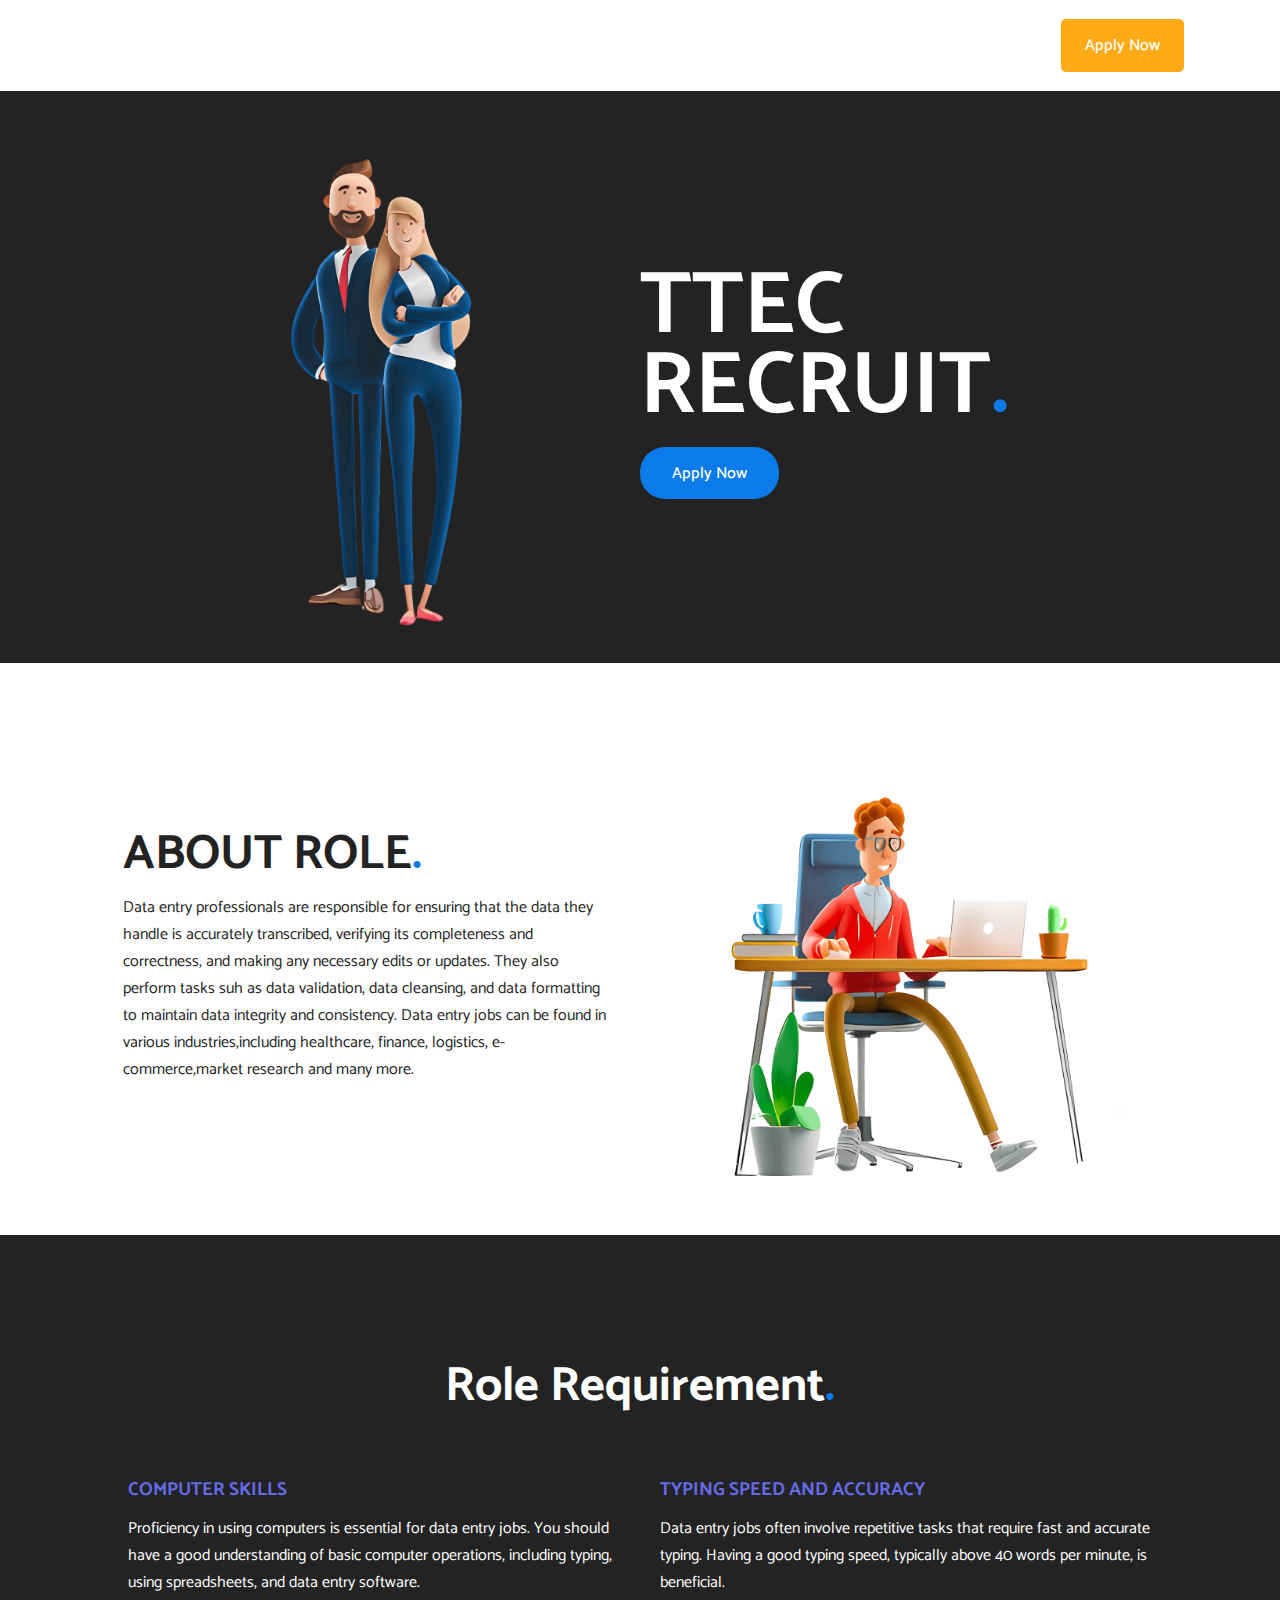
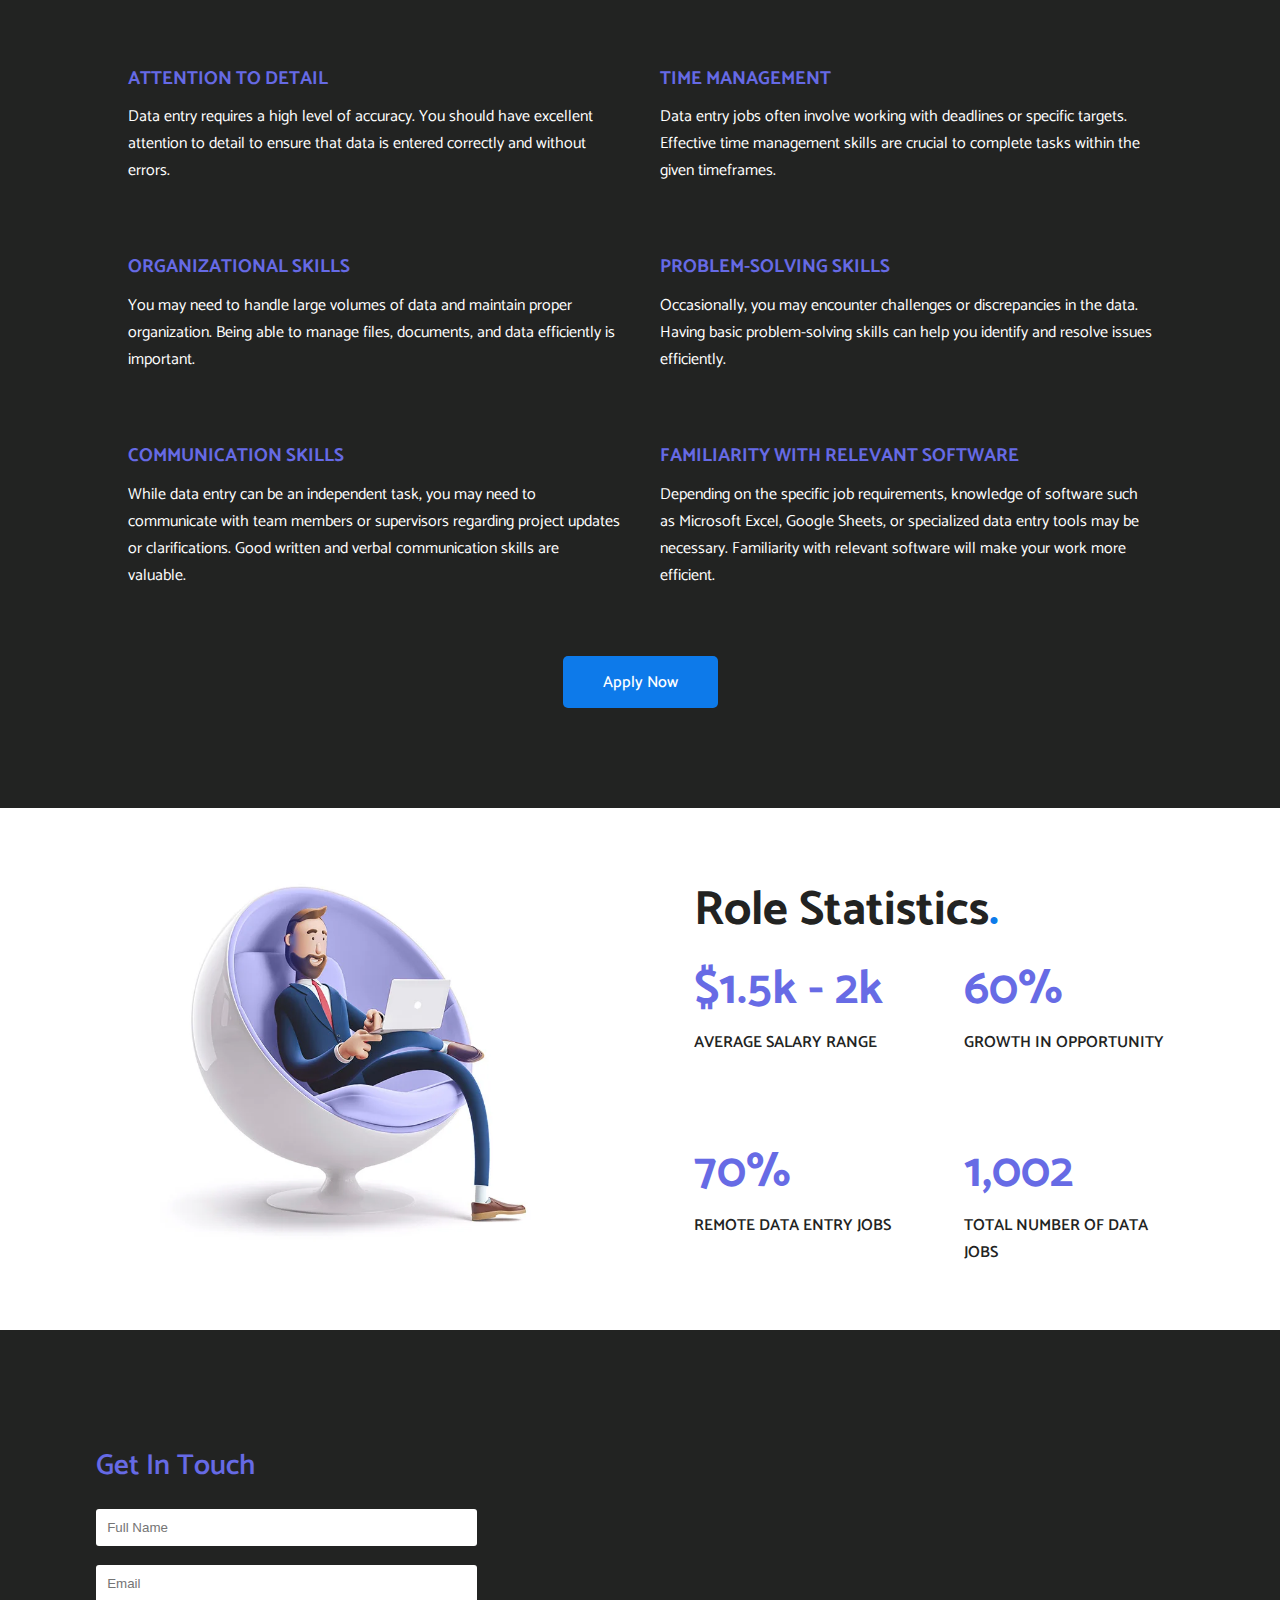
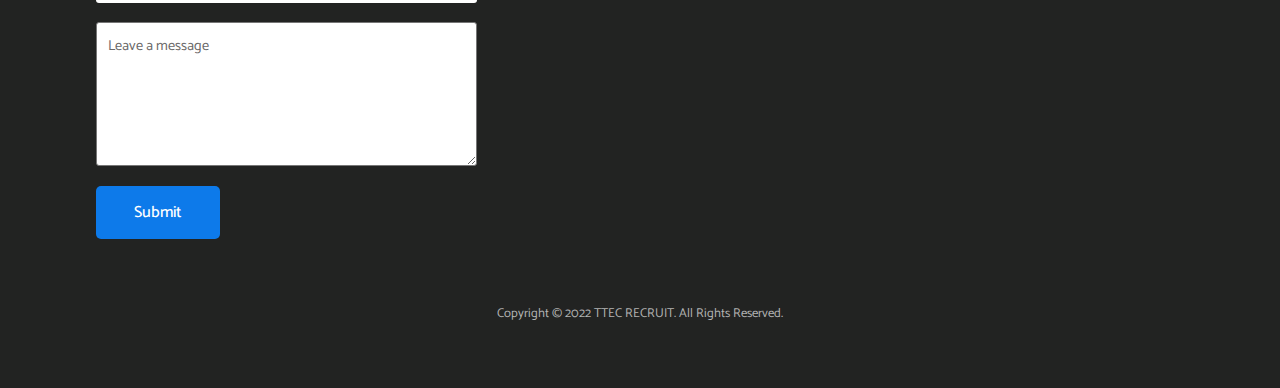
==== index.html @ e20f5931 "i" ====
<!DOCTYPE html>
<html lang="en">
<head>
    <meta charset="UTF-8">
    <meta name="viewport" content="width=device-width, initial-scale=1.0">
    <link rel="stylesheet" href="style.css">
    <link href="https://fonts.googleapis.com/css2?family=Oswald:wght@200;300;400;500;600;700&display=swap" rel="stylesheet">
    <link href="https://fonts.googleapis.com/css2?family=Catamaran:wght@100;200;300;400;500;600;700&display=swap" rel="stylesheet">
    <title>Dummy</title>
</head>
<body>
    <header class="header">
        <nav class="navbar flex container">
            <div class="logo_box">
                <img src="TTEC_Logo_Steel.png" alt="" class="logo">
            </div>
            <div class="navmenu-box">
                <ul class="nav_list">
                <!-- <li class="nav_item"><a href="" class="nav_link">About the role</a></li> -->
                <!-- <li class="nav_item"><a href="" class="nav_link"></a></li> -->
                </ul>
            </div>
            <div class="nav_btn">
                <a href="application.html" class="btn">Apply Now</a>
                <div class="hamburger">
                    <div class="ham_line"></div>
                    <div class="ham_line mid"></div>
                    <div class="ham_line"></div>
                </div>
            </div>
        </nav>

        <div class="header_bg">
            <div class="header_box container flex">
                <div class="header_image">
                    <img src="header image.webp" alt="" srcset="">
                </div>
    
                <div class="header_text">
                    <!-- <p class="primary_p">Welcome!</p> -->
                    <h1 class="primary_header">
                        TTEC <span class="primary_header-span"> RECRUIT<span id="blue">.</span></span>
                    </h1>
                    <div class="header_text-btn">
                        <a href="application.html" target="_blank" class="btn header_box-btn">Apply Now</a>
                    </div>
                </div>
            </div>
        </div>
    </header>

    <section class="about">
        <div class="about_box container flex">
            <div class="about_image-box">
                <img src="about.png" alt="" class="about_image">
            </div>
            <div class="about_text">
                <h2 class="secondary_header">
                    ABOUT ROLE<span id="blue">.</span>
                </h2>
                <p class="about_p">
                    Data entry professionals are responsible for ensuring
                    that the data they handle is accurately transcribed, verifying
                    its completeness and correctness, and making any necessary edits
                    or updates. They also perform tasks suh as data validation, data 
                    cleansing, and data formatting to maintain data integrity and consistency.
                    Data entry jobs can be found in various industries,including healthcare, 
                    finance, logistics, e-commerce,market research and many more.
                </p>
            </div>
        </div>
    </section>


    <section class="require">
        <h2 class="secondary_header">
            Role Requirement<span id="blue">.</span>
        </h2>
        <div class="require_box container">
            <div class="">
            <h3 class="tertiary_header">
                Computer skills
            </h3>
            <p class="require_p">
                Proficiency in using computers is essential for data entry jobs. 
                You should have a good understanding of basic computer operations, 
                including typing, using spreadsheets, and data entry software.
            </p>
            </div>

            <div class="">
                <h3 class="tertiary_header">
                    Typing speed and accuracy
                </h3>
                <p class="require_p">
                    Data entry jobs often involve repetitive tasks that require fast and accurate typing. 
                    Having a good typing speed, typically above 40 words per minute, is beneficial.
                </p>
                </div>


                <div class="">
                    <h3 class="tertiary_header">
                        Attention to detail
                    </h3>
                    <p class="require_p">
                       Data entry requires a high level of accuracy. 
                        You should have excellent attention to detail to 
                        ensure that data is entered correctly and without errors.
                    </p>
                    </div>


                    <div class="">
                        <h3 class="tertiary_header">
                            Time management
                        </h3>
                        <p class="require_p">
                            Data entry jobs often involve working with deadlines or specific targets. 
                        Effective time management skills are crucial to complete tasks within the given timeframes.
                        </p>
                        </div>

                        <div class="">
                            <h3 class="tertiary_header">
                                Organizational skills
                            </h3>
                            <p class="require_p">
                                You may need to handle large volumes of data and maintain proper organization. 
                                Being able to manage files, documents, and data efficiently is important.
                            </p>
                            </div>

                            <div class="">
                                <h3 class="tertiary_header">
                                    Problem-solving skills
                                </h3>
                                <p class="require_p">
                                 Occasionally, you may encounter challenges or discrepancies in the data. 
                                 Having basic problem-solving skills can help you identify and resolve issues efficiently.

 
                                </p>
                                </div>


                                <div class="">
                                    <h3 class="tertiary_header">
                                        Communication skills
                                    </h3>
                                    <p class="require_p">
                                        While data entry can be an independent task, you may need to communicate with team members 
                                        or supervisors regarding project updates or clarifications. Good written and verbal 
                                        communication skills are valuable.

                                    </p>
                                    </div>


                                    <div class="">
                                        <h3 class="tertiary_header">
                                            Familiarity with relevant software
                                        </h3>
                                        <p class="require_p">
                                            Depending on the specific job requirements, knowledge of software such as Microsoft Excel, Google Sheets, or specialized data entry tools may be necessary. 
Familiarity with relevant software will make your work more efficient.
                                        </p>
                                        </div>
        </div>

        <div class="require_btn">
            <a href="application.html" target="_blank" class="btn">Apply Now</a>
        </div>

    </section>


    <section class="stat">
        <div class="stat_box container flex">
            <div class="stat_image-box">
                <img src="stat.webp" alt="" class="stat_image">
            </div>
            <div class="stat_text">
                <h2 class="secondary_header">
                    Role Statistics<span id="blue">.</span>
                </h2>
                <!-- <p class="stat_p">
                    Data entryny more.
                </p> -->
                <div class="stat_box-details">
                    <div class="stat_number-box">
                        <h3 class="stat_number">
                          $1.5k - 2k
                        </h3>
                        <p class="stat_number-text">
                            Average Salary Range
                        </p>
                    </div>

                    <div class="stat_number-box">
                        <h3 class="stat_number">
                            60%
                        </h3>
                        <p class="stat_number-text">
                            growth
                            in opportunity
                        </p>
                    </div>

                    <div class="stat_number-box">
                        <h3 class="stat_number">
                            70%
                        </h3>
                        <p class="stat_number-text">
                            Remote
                            data entry jobs
                        </p>
                    </div>

                    <div class="stat_number-box">
                        <h3 class="stat_number">
                            1,002
                        </h3>
                        <p class="stat_number-text">
                            Total Number Of Data Jobs
                        </p>
                    </div>
                </div>
                



            </div>
        </div>
    </section>

<footer class="footer">
    
    <div class="footer_menu-box container flex">
      <div class="footer_menu">
        <h3 class="tertiary_header">Get In Touch</h3>
        <form action="" class="">
            <label for="">
                <input type="text" name="name" id="name" placeholder="Full Name" required>
            </label>
            <label for="">
                <input type="email" name="email" id="email" placeholder="Email" required>
            </label>
            <!-- <input type="text" name="message" id="message" placeholder="Leave a message"> -->
            <textarea name="message" id="" cols="30" rows="5">Leave a message</textarea>

            <button type="submit" class="btn form_btn">Submit</button>
        </form>

      </div>



    </div>

    <!-- <div class="footer_socials">
        <h3 class="tertiary_header">Connect With Us</h3>
        <div class="facebook-box ">
            <a href="" class="">
                <img src="social.png" alt="" srcset="">
            </a>
        </div>
      </div> -->

    <div class="copyright container">
        <p class="copyright_p">
            Copyright © 2022 TTEC RECRUIT. All Rights Reserved.
        </p>
    </div>
    <div class="footer_design">
        <!-- <img src="abstract_maze_design_pattern_background_2303.jpg" alt="" srcset=""> -->
    </div>
</footer>
</body>
</html>
---- style.css ----
*,
*::after,
*::before{
    margin: 0;
    padding: 0;
    box-sizing: border-box;
}

html{
    font-size: 16px;
}

body{
    font-family: 'Catamaran', sans-serif;
    color: #fff;
}

h1,
h2,
h3{
    font-family: 'Catamaran', sans-serif;
    font-weight: 700;
}

#blue{
    color: rgb(12, 123, 234);;
}

.flex{
    display: flex;
}

ul{
    list-style: none;
}
a{
    text-decoration: none;
   
}

.container{
    width: 85%;
    margin: auto;
}

header{
    /* background-color: #222322; */
}
.logo_box{
    width: 6rem;
}

.logo{
    width: 100%;
}

.navbar{
   padding: 2rem 0; 
   justify-content: space-between;
   align-items: center;
}
.nav_link{
    color: #222322;
}


.btn{
    background-color: #feab17;
    color: inherit;
    padding: .8rem 1.5rem;
    border-radius: 5px;
    font-weight: 500;
}

.header_bg{
    background-color: #222322; 
}

.header_box{
    justify-content: center;
    align-items: center;
}

.header_image,
.header_text{
    width: 45%;
    /* background-color: #feab17; */
}

.header_image img{
    width: 100%;
    /* margin-left: auto; */
}

.primary_header{
    font-size: 5.5rem;
    line-height: 5rem;
}

.primary_p{
    letter-spacing: 1.5px;
    font-size: 1.3rem;
    padding-bottom: .7rem;
}

.primary_header-span{
    display: block;
}

.header_text-btn{
    margin-top: 2rem;
}

.header_box-btn{
    background-color: rgb(12, 123, 234);
    border-radius: 25px;
    padding: .8rem 2rem;
}


.about{
    color: #222322;
}

.about_box{
    justify-content: space-around;
    align-items: center;
    flex-direction: row-reverse;
}

.about_image-box,
.about_text{
    width: 45%;
}

.about_image-box img{
    width: 100%;
}

.secondary_header{
    font-size: 3rem;
}



.stat{
    color: #222322;
    padding: 3.1rem 0;
}

.stat_box{
    justify-content: space-between;
    align-items: center;
}

.stat_image-box{
    width: 45%;
}

.stat_image{
    width: 100%;
}

.stat_text{
    width: 45%;
}

.stat_number{
    color: #676be5;
    font-size: 3rem;
}

.stat_box-details{
    display: grid;
    grid-template-columns: repeat(2, 1fr);
    grid-template-rows: repeat(2, 1fr);
    grid-column-gap: 50px;
    grid-row-gap: 50px;
}

.stat_number-text{
    font-weight: 600;
    text-transform: uppercase;
}



.require{
    background-color: #222322;
    padding: 7rem 0;
}

.require_box {
    width: 80%;
    display: grid;
grid-template-columns: repeat(2, 1fr);
grid-template-rows: repeat(4, 1fr);
grid-column-gap: 40px;
grid-row-gap: 40px;
} 


.require h2{
 text-align: center;
 padding-bottom: 3rem;
}

.require_box h3{
    color: #666ae5;
    text-transform: uppercase;
    padding-bottom: .6rem;
}

.require_btn{
    margin-top: 5rem;
    text-align: center;
}

.require_btn a{
    background-color: #0d7aea;
    padding: .8rem 2.5rem;
}


.footer{
    background-color: #222322;
}

.copyright{
    text-align: center;
    color: #b3b3b3;
    font-size: .8rem;
    margin-top: 4rem;
}

.footer{
    padding: 7rem 0 4rem;
    position: relative;
    /* -webkit-clip-path: polygon(0% 0%, 75% 0%, 100% 53%, 75% 100%, 0% 100%);
    clip-path: polygon(0% 0%, 75% 0%, 100% 53%, 75% 100%, 0% 100%); */
}

.footer_menu-box{
    /* justify-content: space-between; */
}

.footer h3{
    color: #666ae5;
    font-size: 1.8rem;
    font-weight: 600;
    /* text-transform: uppercase; */
}

.form_btn{
    background-color: #0d7aea;
    border: none;
    font-family: 'Catamaran', sans-serif;
    padding: .8rem 2.4rem;
    font-size: 1rem;
    margin: .7rem 0 0;
}

.footer label{
    display: block;
    margin: 1.2rem 0;
}

.footer_menu{
    width: 35%;
}

.footer input{
    width: 100%;
    padding: .7rem;
    border-radius: 3px;
    border: none;
}

.footer textarea{
    font-family: 'Catamaran', sans-serif;
    color: #6a6868;
    width: 100%;
    border-radius: 3px;
    padding: .7rem;
    font-size: .9rem;
}

.footer_socials{
    margin: 0 0 0 8rem;
}

.facebook-box{
    width: 2rem;
    margin-top: .9rem;
}

.facebook-box img{
    width: 100%;
}

.footer_design{
    /* background-image: url("abstract_maze_design_pattern_background_2303.jpg");
    background-position: center;
    height: 4vh;
    position: absolute;
    top: 0; */
    /* width: 100%; */
    /* background-repeat: no-repeat;
    background-size: cover; */
}

.hamburger div{
    background-color: #222322;
    width: 2rem;
    /* border-radius: 3px; */
    height: .2rem;

}

.hamburger {
    display: none;
}

.mid{
    margin: .2rem 0;
}


@media screen and (max-width: 480px) {
    html{
        font-size: 14px;
    }
    .navbar{
        padding: 1rem 0;
    }

    .logo_box{
        width: 4rem;
    }

    
    .hamburger {
        display: block;
    }

    .navbar .btn {
      display: none;
    }
    .primary_header{
        font-size: 2.5rem;
        line-height: 2.4rem;
    }

    .secondary_header{
        font-size: 2rem;
        text-align: center;
    }
    
    .primary_p{
        letter-spacing: .4px;
        font-size: 1rem;
        padding-bottom: .2rem;
    }
    .header_text{
        width: 45%;
    }
    .header_image{
        width: 55%;
    }
    .header_box-btn{
        border-radius: 25px;
        padding: .7rem 1.5rem;
    }



    .about_box{
        flex-direction: column;
        padding-bottom: 4rem;
    }
    .about_image-box,
    .about_text{
        width: 90%;
    }

    .about_text{
        text-align: center;
      
    }

    .stat_box{
        flex-direction: column;
    }

    .stat_box h2{
        text-align: left;
    }

    
    .stat_image-box{
        width: 90%;
    }

    .stat_text{
        width: 100%;
    }
    .stat_box-details{
        grid-template-columns: repeat(1, 1fr);
        grid-template-rows: repeat(4, 1fr);
        grid-row-gap: 20px;
    }

    .require{
        /* background-color: #222322; */
        padding: 4rem 0;
    }

    .require_box {
        /* width: 80%; */
    grid-template-columns: repeat(1, 1fr);
    grid-template-rows: repeat(8, 1fr);
    /* grid-column-gap: 20px; */
    grid-row-gap: 0;
    } 

    .footer{
        padding: 4rem 0;
    }

    .footer_menu{
        width: 100%;
    }
   
  }
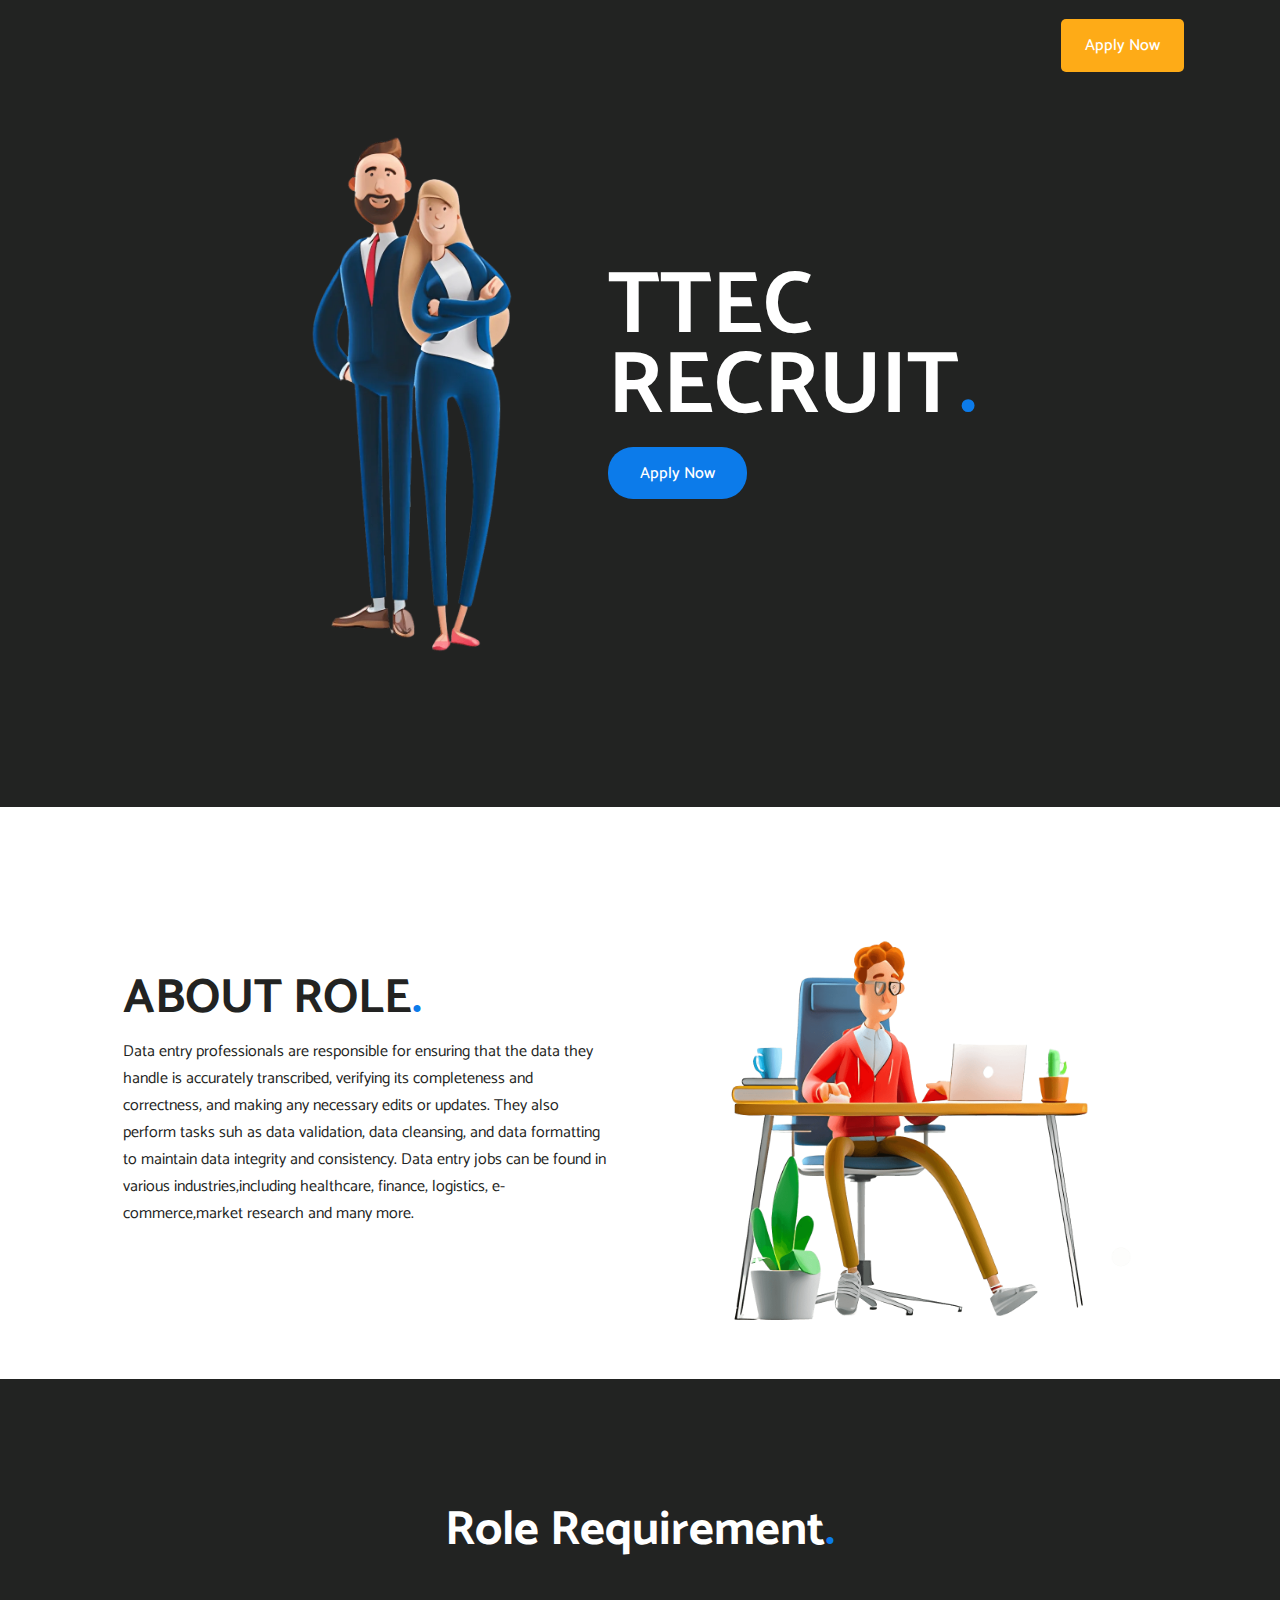
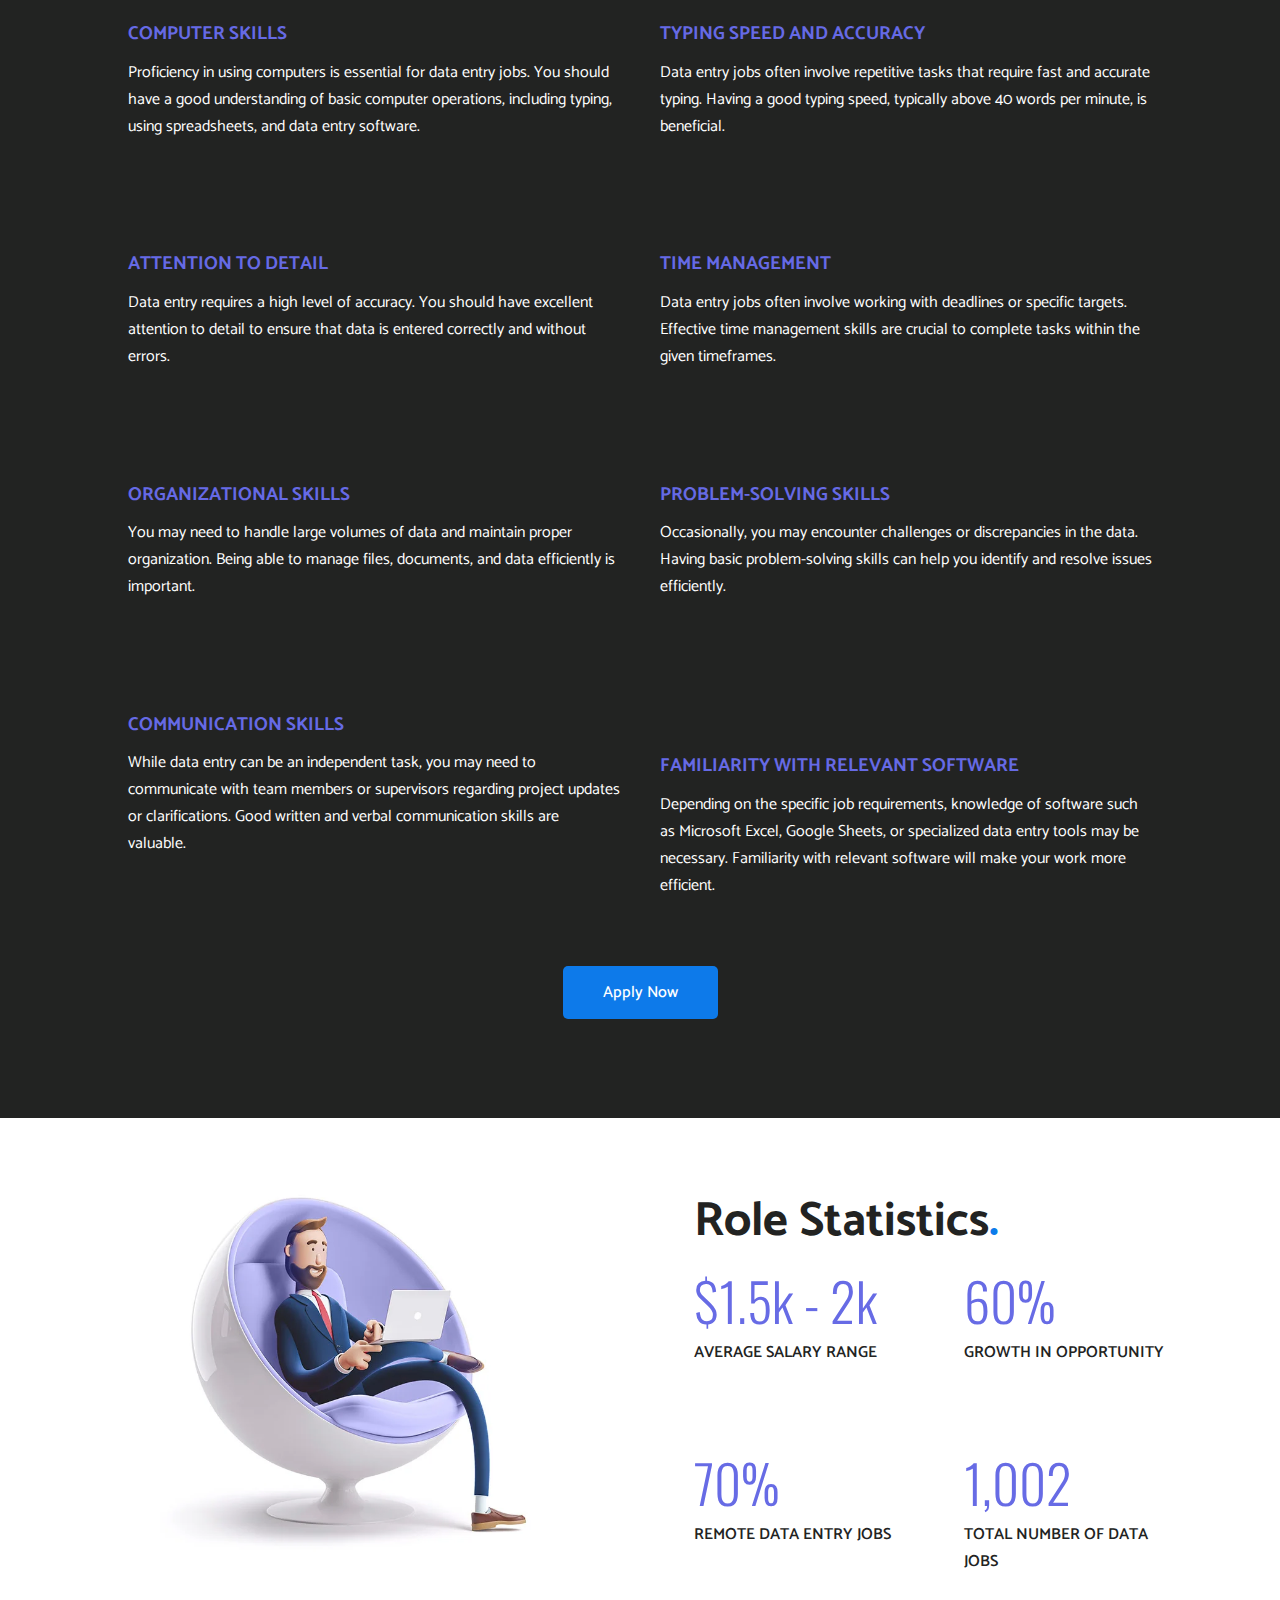
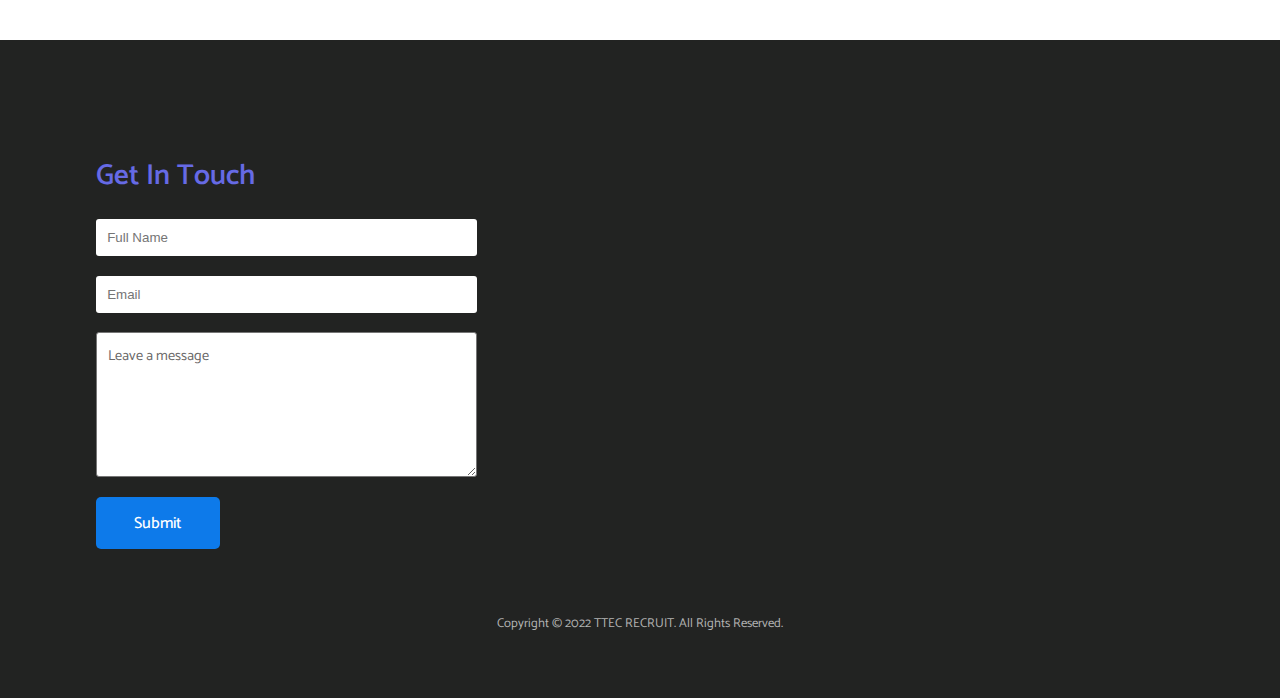
==== commit b34579ef: "me" ====
--- a/index.html
+++ b/index.html
@@ -1,264 +1,242 @@
 <!DOCTYPE html>
 <html lang="en">
-<head>
-    <meta charset="UTF-8">
-    <meta name="viewport" content="width=device-width, initial-scale=1.0">
-    <link rel="stylesheet" href="style.css">
-    <link href="https://fonts.googleapis.com/css2?family=Oswald:wght@200;300;400;500;600;700&display=swap" rel="stylesheet">
-    <link href="https://fonts.googleapis.com/css2?family=Catamaran:wght@100;200;300;400;500;600;700&display=swap" rel="stylesheet">
+  <head>
+    <meta charset="UTF-8" />
+    <meta name="viewport" content="width=device-width, initial-scale=1.0" />
+    <link rel="stylesheet" href="style.css" />
+    <link
+      href="https://fonts.googleapis.com/css2?family=Oswald:wght@200;300;400;500;600;700&display=swap"
+      rel="stylesheet"
+    />
+    <link
+      href="https://fonts.googleapis.com/css2?family=Catamaran:wght@100;200;300;400;500;600;700&display=swap"
+      rel="stylesheet"
+    />
     <title>Dummy</title>
-</head>
-<body>
+  </head>
+  <body>
     <header class="header">
-        <nav class="navbar flex container">
-            <div class="logo_box">
-                <img src="TTEC_Logo_Steel.png" alt="" class="logo">
-            </div>
-            <div class="navmenu-box">
-                <ul class="nav_list">
-                <!-- <li class="nav_item"><a href="" class="nav_link">About the role</a></li> -->
-                <!-- <li class="nav_item"><a href="" class="nav_link"></a></li> -->
-                </ul>
-            </div>
-            <div class="nav_btn">
-                <a href="application.html" class="btn">Apply Now</a>
-                <div class="hamburger">
-                    <div class="ham_line"></div>
-                    <div class="ham_line mid"></div>
-                    <div class="ham_line"></div>
-                </div>
-            </div>
-        </nav>
-
-        <div class="header_bg">
-            <div class="header_box container flex">
-                <div class="header_image">
-                    <img src="header image.webp" alt="" srcset="">
-                </div>
-    
-                <div class="header_text">
-                    <!-- <p class="primary_p">Welcome!</p> -->
-                    <h1 class="primary_header">
-                        TTEC <span class="primary_header-span"> RECRUIT<span id="blue">.</span></span>
-                    </h1>
-                    <div class="header_text-btn">
-                        <a href="application.html" target="_blank" class="btn header_box-btn">Apply Now</a>
-                    </div>
-                </div>
-            </div>
-        </div>
+      <nav class="navbar flex container">
+        <div class="logo_box">
+          <img src="TTEC_Logo_Steel.png" alt="" class="logo" />
+        </div>
+        <div class="navmenu-box">
+          <ul class="nav_list">
+            <!-- <li class="nav_item"><a href="" class="nav_link">About the role</a></li> -->
+            <!-- <li class="nav_item"><a href="" class="nav_link"></a></li> -->
+          </ul>
+        </div>
+        <div class="nav_btn">
+          <a href="application.html" class="btn">Apply Now</a>
+          <div class="hamburger">
+            <div class="ham_line"></div>
+            <div class="ham_line mid"></div>
+            <div class="ham_line"></div>
+          </div>
+        </div>
+      </nav>
+
+      <div class="header_bg">
+        <div class="header_box container flex">
+          <div class="header_image">
+            <img src="header.webp" alt="" srcset="" />
+          </div>
+
+          <div class="header_text">
+            <!-- <p class="primary_p">Welcome!</p> -->
+            <h1 class="primary_header">
+              TTEC
+              <span class="primary_header-span">
+                RECRUIT<span id="blue">.</span></span
+              >
+            </h1>
+            <div class="header_text-btn">
+              <a
+                href="application.html"
+                target="_blank"
+                class="btn header_box-btn"
+                >Apply Now</a
+              >
+            </div>
+          </div>
+        </div>
+      </div>
     </header>
 
     <section class="about">
-        <div class="about_box container flex">
-            <div class="about_image-box">
-                <img src="about.png" alt="" class="about_image">
-            </div>
-            <div class="about_text">
-                <h2 class="secondary_header">
-                    ABOUT ROLE<span id="blue">.</span>
-                </h2>
-                <p class="about_p">
-                    Data entry professionals are responsible for ensuring
-                    that the data they handle is accurately transcribed, verifying
-                    its completeness and correctness, and making any necessary edits
-                    or updates. They also perform tasks suh as data validation, data 
-                    cleansing, and data formatting to maintain data integrity and consistency.
-                    Data entry jobs can be found in various industries,including healthcare, 
-                    finance, logistics, e-commerce,market research and many more.
-                </p>
-            </div>
-        </div>
+      <div class="about_box container flex">
+        <div class="about_image-box">
+          <img src="about.png" alt="" class="about_image" />
+        </div>
+        <div class="about_text">
+          <h2 class="secondary_header">ABOUT ROLE<span id="blue">.</span></h2>
+          <p class="about_p">
+            Data entry professionals are responsible for ensuring that the data
+            they handle is accurately transcribed, verifying its completeness
+            and correctness, and making any necessary edits or updates. They
+            also perform tasks suh as data validation, data cleansing, and data
+            formatting to maintain data integrity and consistency. Data entry
+            jobs can be found in various industries,including healthcare,
+            finance, logistics, e-commerce,market research and many more.
+          </p>
+        </div>
+      </div>
     </section>
 
-
     <section class="require">
-        <h2 class="secondary_header">
-            Role Requirement<span id="blue">.</span>
-        </h2>
-        <div class="require_box container">
-            <div class="">
-            <h3 class="tertiary_header">
-                Computer skills
-            </h3>
-            <p class="require_p">
-                Proficiency in using computers is essential for data entry jobs. 
-                You should have a good understanding of basic computer operations, 
-                including typing, using spreadsheets, and data entry software.
-            </p>
-            </div>
-
-            <div class="">
-                <h3 class="tertiary_header">
-                    Typing speed and accuracy
-                </h3>
-                <p class="require_p">
-                    Data entry jobs often involve repetitive tasks that require fast and accurate typing. 
-                    Having a good typing speed, typically above 40 words per minute, is beneficial.
-                </p>
-                </div>
-
-
-                <div class="">
-                    <h3 class="tertiary_header">
-                        Attention to detail
-                    </h3>
-                    <p class="require_p">
-                       Data entry requires a high level of accuracy. 
-                        You should have excellent attention to detail to 
-                        ensure that data is entered correctly and without errors.
-                    </p>
-                    </div>
-
-
-                    <div class="">
-                        <h3 class="tertiary_header">
-                            Time management
-                        </h3>
-                        <p class="require_p">
-                            Data entry jobs often involve working with deadlines or specific targets. 
-                        Effective time management skills are crucial to complete tasks within the given timeframes.
-                        </p>
-                        </div>
-
-                        <div class="">
-                            <h3 class="tertiary_header">
-                                Organizational skills
-                            </h3>
-                            <p class="require_p">
-                                You may need to handle large volumes of data and maintain proper organization. 
-                                Being able to manage files, documents, and data efficiently is important.
-                            </p>
-                            </div>
-
-                            <div class="">
-                                <h3 class="tertiary_header">
-                                    Problem-solving skills
-                                </h3>
-                                <p class="require_p">
-                                 Occasionally, you may encounter challenges or discrepancies in the data. 
-                                 Having basic problem-solving skills can help you identify and resolve issues efficiently.
-
- 
-                                </p>
-                                </div>
-
-
-                                <div class="">
-                                    <h3 class="tertiary_header">
-                                        Communication skills
-                                    </h3>
-                                    <p class="require_p">
-                                        While data entry can be an independent task, you may need to communicate with team members 
-                                        or supervisors regarding project updates or clarifications. Good written and verbal 
-                                        communication skills are valuable.
-
-                                    </p>
-                                    </div>
-
-
-                                    <div class="">
-                                        <h3 class="tertiary_header">
-                                            Familiarity with relevant software
-                                        </h3>
-                                        <p class="require_p">
-                                            Depending on the specific job requirements, knowledge of software such as Microsoft Excel, Google Sheets, or specialized data entry tools may be necessary. 
-Familiarity with relevant software will make your work more efficient.
-                                        </p>
-                                        </div>
-        </div>
-
-        <div class="require_btn">
-            <a href="application.html" target="_blank" class="btn">Apply Now</a>
-        </div>
-
+      <h2 class="secondary_header">Role Requirement<span id="blue">.</span></h2>
+      <div class="require_box container">
+        <div class="">
+          <h3 class="tertiary_header">Computer skills</h3>
+          <p class="require_p">
+            Proficiency in using computers is essential for data entry jobs. You
+            should have a good understanding of basic computer operations,
+            including typing, using spreadsheets, and data entry software.
+          </p>
+        </div>
+
+        <div class="">
+          <h3 class="tertiary_header">Typing speed and accuracy</h3>
+          <p class="require_p">
+            Data entry jobs often involve repetitive tasks that require fast and
+            accurate typing. Having a good typing speed, typically above 40
+            words per minute, is beneficial.
+          </p>
+        </div>
+
+        <div class="">
+          <h3 class="tertiary_header">Attention to detail</h3>
+          <p class="require_p">
+            Data entry requires a high level of accuracy. You should have
+            excellent attention to detail to ensure that data is entered
+            correctly and without errors.
+          </p>
+        </div>
+
+        <div class="">
+          <h3 class="tertiary_header">Time management</h3>
+          <p class="require_p">
+            Data entry jobs often involve working with deadlines or specific
+            targets. Effective time management skills are crucial to complete
+            tasks within the given timeframes.
+          </p>
+        </div>
+
+        <div class="">
+          <h3 class="tertiary_header">Organizational skills</h3>
+          <p class="require_p">
+            You may need to handle large volumes of data and maintain proper
+            organization. Being able to manage files, documents, and data
+            efficiently is important.
+          </p>
+        </div>
+
+        <div class="">
+          <h3 class="tertiary_header">Problem-solving skills</h3>
+          <p class="require_p">
+            Occasionally, you may encounter challenges or discrepancies in the
+            data. Having basic problem-solving skills can help you identify and
+            resolve issues efficiently.
+          </p>
+        </div>
+
+        <div class="">
+          <h3 class="tertiary_header">Communication skills</h3>
+          <p class="require_p">
+            While data entry can be an independent task, you may need to
+            communicate with team members or supervisors regarding project
+            updates or clarifications. Good written and verbal communication
+            skills are valuable.
+          </p>
+        </div>
+
+        <div class="pt">
+          <h3 class="tertiary_header">Familiarity with relevant software</h3>
+          <p class="require_p">
+            Depending on the specific job requirements, knowledge of software
+            such as Microsoft Excel, Google Sheets, or specialized data entry
+            tools may be necessary. Familiarity with relevant software will make
+            your work more efficient.
+          </p>
+        </div>
+      </div>
+
+      <div class="require_btn">
+        <a href="application.html" target="_blank" class="btn">Apply Now</a>
+      </div>
     </section>
 
-
     <section class="stat">
-        <div class="stat_box container flex">
-            <div class="stat_image-box">
-                <img src="stat.webp" alt="" class="stat_image">
-            </div>
-            <div class="stat_text">
-                <h2 class="secondary_header">
-                    Role Statistics<span id="blue">.</span>
-                </h2>
-                <!-- <p class="stat_p">
+      <div class="stat_box container flex">
+        <div class="stat_image-box">
+          <img src="stat.webp" alt="" class="stat_image" />
+        </div>
+        <div class="stat_text">
+          <h2 class="secondary_header">
+            Role Statistics<span id="blue">.</span>
+          </h2>
+          <!-- <p class="stat_p">
                     Data entryny more.
                 </p> -->
-                <div class="stat_box-details">
-                    <div class="stat_number-box">
-                        <h3 class="stat_number">
-                          $1.5k - 2k
-                        </h3>
-                        <p class="stat_number-text">
-                            Average Salary Range
-                        </p>
-                    </div>
-
-                    <div class="stat_number-box">
-                        <h3 class="stat_number">
-                            60%
-                        </h3>
-                        <p class="stat_number-text">
-                            growth
-                            in opportunity
-                        </p>
-                    </div>
-
-                    <div class="stat_number-box">
-                        <h3 class="stat_number">
-                            70%
-                        </h3>
-                        <p class="stat_number-text">
-                            Remote
-                            data entry jobs
-                        </p>
-                    </div>
-
-                    <div class="stat_number-box">
-                        <h3 class="stat_number">
-                            1,002
-                        </h3>
-                        <p class="stat_number-text">
-                            Total Number Of Data Jobs
-                        </p>
-                    </div>
-                </div>
-                
-
-
-
-            </div>
-        </div>
+          <div class="stat_box-details">
+            <div class="stat_number-box">
+              <h3 class="stat_number">$1.5k - 2k</h3>
+              <p class="stat_number-text">Average Salary Range</p>
+            </div>
+
+            <div class="stat_number-box">
+              <h3 class="stat_number">60%</h3>
+              <p class="stat_number-text">growth in opportunity</p>
+            </div>
+
+            <div class="stat_number-box">
+              <h3 class="stat_number">70%</h3>
+              <p class="stat_number-text">Remote data entry jobs</p>
+            </div>
+
+            <div class="stat_number-box">
+              <h3 class="stat_number">1,002</h3>
+              <p class="stat_number-text">Total Number Of Data Jobs</p>
+            </div>
+          </div>
+        </div>
+      </div>
     </section>
 
-<footer class="footer">
-    
-    <div class="footer_menu-box container flex">
-      <div class="footer_menu">
-        <h3 class="tertiary_header">Get In Touch</h3>
-        <form action="" class="">
+    <footer class="footer">
+      <div class="footer_menu-box container flex">
+        <div class="footer_menu">
+          <h3 class="tertiary_header">Get In Touch</h3>
+          <form action="" class="">
             <label for="">
-                <input type="text" name="name" id="name" placeholder="Full Name" required>
+              <input
+                type="text"
+                name="name"
+                id="name"
+                placeholder="Full Name"
+                required
+              />
             </label>
             <label for="">
-                <input type="email" name="email" id="email" placeholder="Email" required>
+              <input
+                type="email"
+                name="email"
+                id="email"
+                placeholder="Email"
+                required
+              />
             </label>
             <!-- <input type="text" name="message" id="message" placeholder="Leave a message"> -->
-            <textarea name="message" id="" cols="30" rows="5">Leave a message</textarea>
+            <textarea name="message" id="" cols="30" rows="5">
+Leave a message</textarea
+            >
 
             <button type="submit" class="btn form_btn">Submit</button>
-        </form>
-
-      </div>
-
-
-
-    </div>
-
-    <!-- <div class="footer_socials">
+          </form>
+        </div>
+      </div>
+
+      <!-- <div class="footer_socials">
         <h3 class="tertiary_header">Connect With Us</h3>
         <div class="facebook-box ">
             <a href="" class="">
@@ -267,14 +245,14 @@
         </div>
       </div> -->
 
-    <div class="copyright container">
+      <div class="copyright container">
         <p class="copyright_p">
-            Copyright © 2022 TTEC RECRUIT. All Rights Reserved.
+          Copyright © 2022 TTEC RECRUIT. All Rights Reserved.
         </p>
-    </div>
-    <div class="footer_design">
+      </div>
+      <div class="footer_design">
         <!-- <img src="abstract_maze_design_pattern_background_2303.jpg" alt="" srcset=""> -->
-    </div>
-</footer>
-</body>
-</html>+      </div>
+    </footer>
+  </body>
+</html>
--- a/style.css
+++ b/style.css
@@ -44,7 +44,8 @@
 }
 
 header{
-    /* background-color: #222322; */
+    background-color: #222322;
+    padding-bottom: 5rem;
 }
 .logo_box{
     width: 6rem;
@@ -58,6 +59,7 @@
    padding: 2rem 0; 
    justify-content: space-between;
    align-items: center;
+   
 }
 .nav_link{
     color: #222322;
@@ -74,6 +76,7 @@
 
 .header_bg{
     background-color: #222322; 
+    padding-bottom: 4rem;
 }
 
 .header_box{
@@ -92,6 +95,14 @@
     /* margin-left: auto; */
 }
 
+.header_image img{
+    transform: scale(1.1);
+}
+
+.header_text{
+    margin-left: -4rem;
+}
+
 .primary_header{
     font-size: 5.5rem;
     line-height: 5rem;
@@ -167,8 +178,12 @@
 
 .stat_number{
     color: #676be5;
-    font-size: 3rem;
-}
+    font-size: 3.3rem;
+    font-family: 'Oswald', sans-serif;
+    font-weight: 300;
+}
+
+
 
 .stat_box-details{
     display: grid;
@@ -209,6 +224,10 @@
     color: #666ae5;
     text-transform: uppercase;
     padding-bottom: .6rem;
+}
+
+.pt{
+    padding-top: 2.6rem;
 }
 
 .require_btn{
@@ -331,7 +350,7 @@
         font-size: 14px;
     }
     .navbar{
-        padding: 1rem 0;
+        padding: 1rem 0 2rem 0;
     }
 
     .logo_box{
@@ -340,7 +359,7 @@
 
     
     .hamburger {
-        display: block;
+        display: none;
     }
 
     .navbar .btn {
@@ -363,9 +382,11 @@
     }
     .header_text{
         width: 45%;
+        margin-right: 2rem;
     }
     .header_image{
         width: 55%;
+        /* margin-right: 1rem; */
     }
     .header_box-btn{
         border-radius: 25px;
